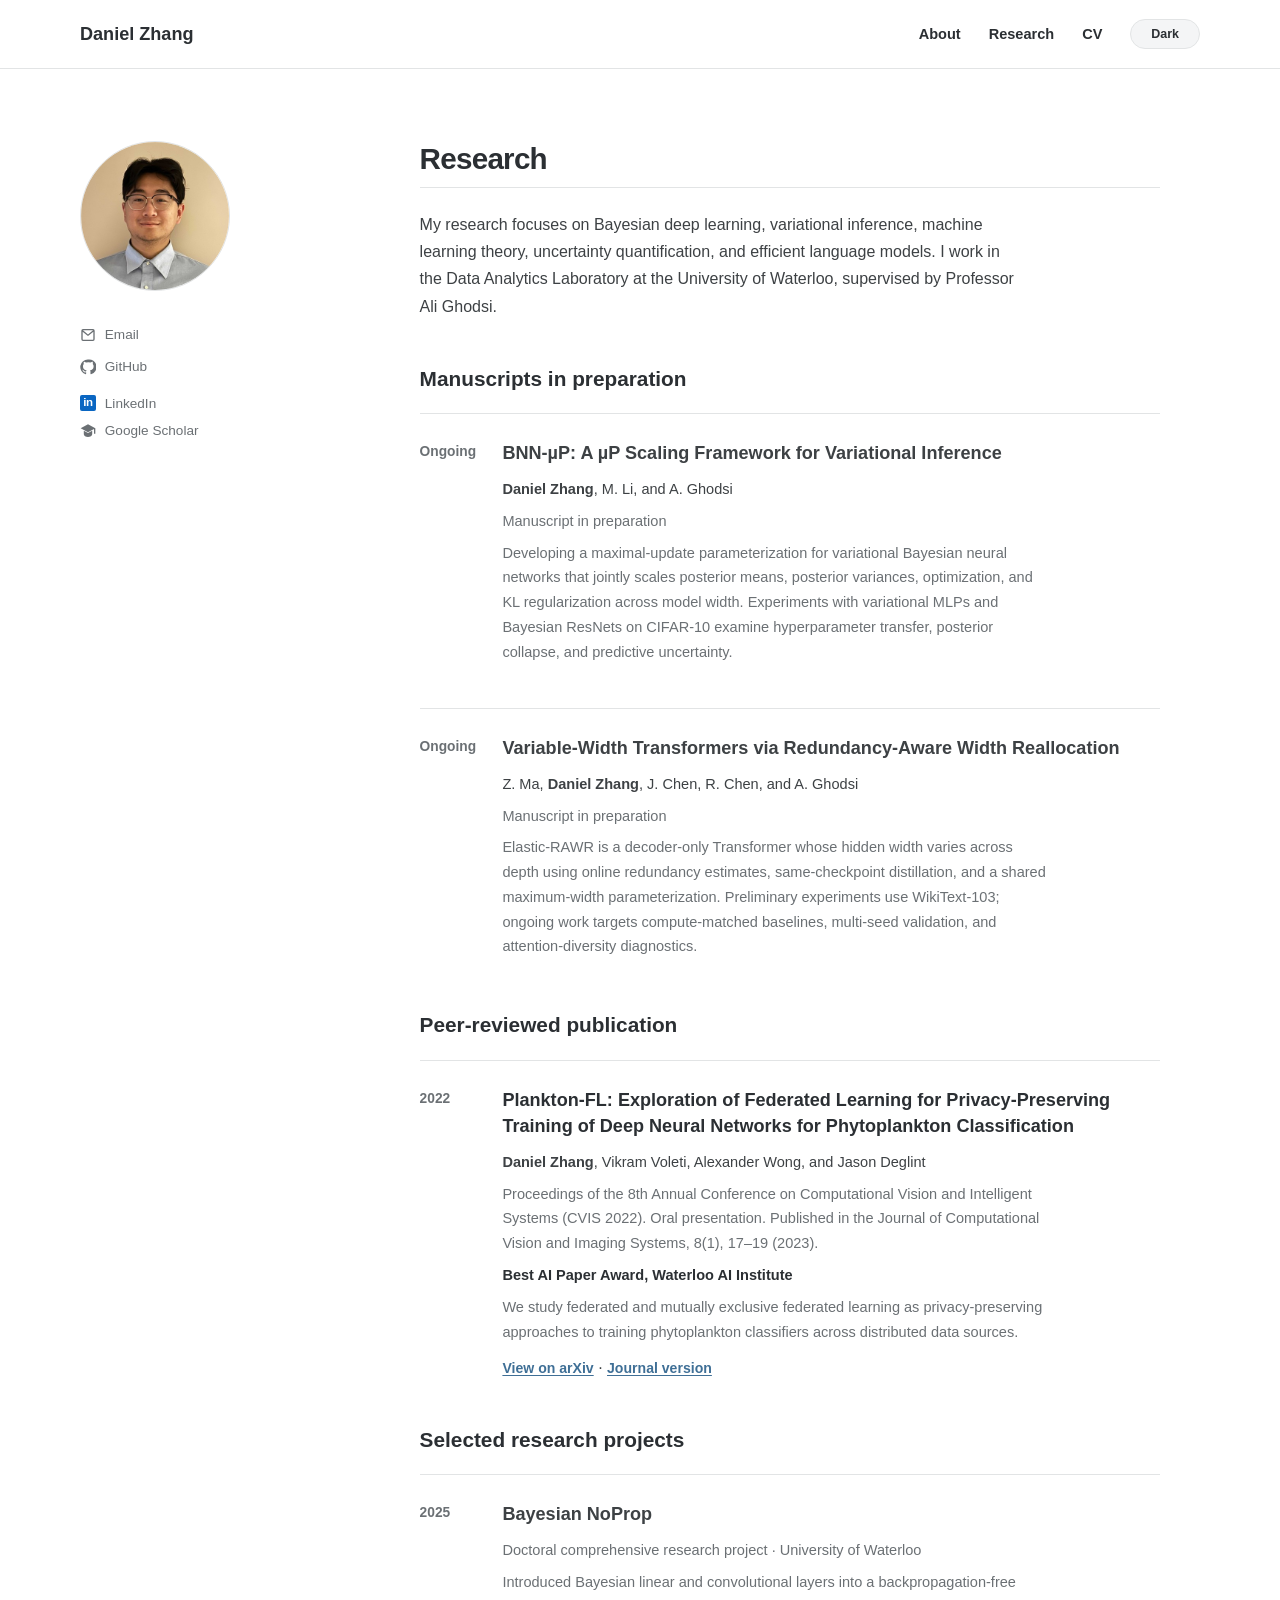
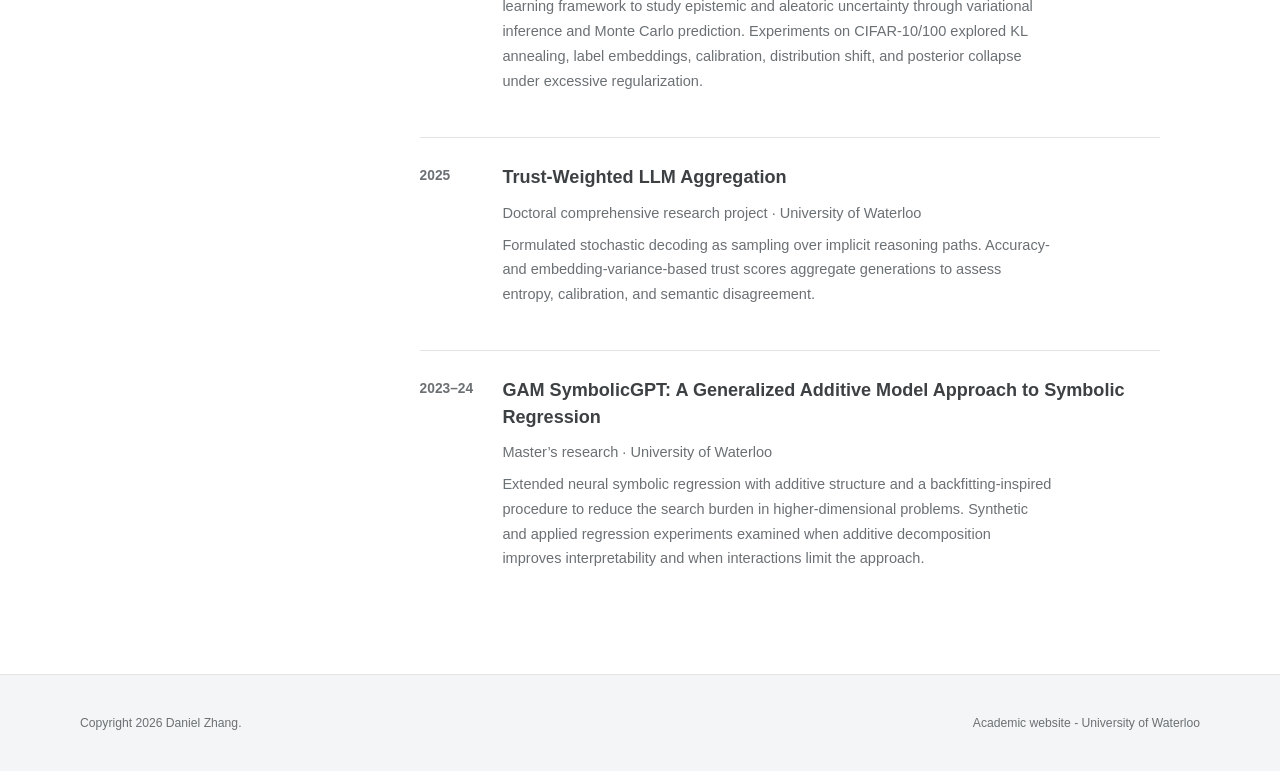
==== research/index.html @ 95c6fa94 "Update website from July 2026 academic CV" ====
<!doctype html>
<html lang="en">
  <head>
    <meta charset="utf-8">
    <meta name="viewport" content="width=device-width, initial-scale=1">
    <title>Research | Daniel Zhang</title>
    <meta name="description" content="Daniel Zhang's research in Bayesian neural networks, variational inference, uncertainty quantification, and efficient language models.">
    <link rel="stylesheet" href="/assets/styles.css">
    <script>
      (function () {
        try {
          var savedTheme = localStorage.getItem("theme");
          var prefersDark = window.matchMedia("(prefers-color-scheme: dark)").matches;
          var theme = savedTheme === "dark" || (!savedTheme && prefersDark)
            ? "dark"
            : "light";
          document.documentElement.dataset.theme = theme;
          document.documentElement.style.colorScheme = theme;
        } catch (error) {
          document.documentElement.dataset.theme = "light";
        }
      })();
    </script>
  </head>
  <body>
    <a class="skip-link" href="#main-content">Skip to content</a>

    <header class="site-header">
      <div class="header-inner">
        <a class="site-title" href="/#about" aria-label="Daniel Zhang home">Daniel Zhang</a>
        <nav aria-label="Primary navigation">
          <a href="/#about">About</a>
          <a href="/research/" aria-current="page">Research</a>
          <a href="/daniel-zhang-cv.pdf" target="_blank" rel="noreferrer">CV</a>
          <button class="theme-toggle" type="button">Dark</button>
        </nav>
      </div>
    </header>

    <main class="page-shell" id="main-content">
      <aside class="author-profile" aria-label="Daniel Zhang profile">
        <img
          class="profile-photo"
          src="/daniel-zhang.png"
          alt="Daniel Zhang"
          width="400"
          height="400"
        >

        <div class="follow-block">
          <ul>
            <li>
              <a href="mailto:d287zhan@uwaterloo.ca">
                <svg class="social-svg" viewBox="0 0 24 24" aria-hidden="true">
                  <path d="M2 5.5A2.5 2.5 0 0 1 4.5 3h15A2.5 2.5 0 0 1 22 5.5v13a2.5 2.5 0 0 1-2.5 2.5h-15A2.5 2.5 0 0 1 2 18.5v-13Zm2.4-.5L12 11.1 19.6 5H4.4ZM20 7.1l-7.4 5.9a1 1 0 0 1-1.2 0L4 7.1v11.4c0 .3.2.5.5.5h15a.5.5 0 0 0 .5-.5V7.1Z"/>
                </svg>
                <span>Email</span>
              </a>
            </li>
            <li>
              <a href="https://github.com/d287zhan" target="_blank" rel="noreferrer">
                <svg class="social-svg" viewBox="0 0 24 24" aria-hidden="true">
                  <path d="M12 .7A11.3 11.3 0 0 0 8.4 22.8c.6.1.8-.3.8-.6v-2.2c-3.4.7-4.1-1.4-4.1-1.4-.5-1.4-1.3-1.8-1.3-1.8-1.1-.7.1-.7.1-.7 1.2.1 1.8 1.2 1.8 1.2 1 1.8 2.8 1.3 3.5 1 .1-.8.4-1.3.8-1.6-2.7-.3-5.5-1.3-5.5-6A4.7 4.7 0 0 1 5.7 7.4c-.1-.3-.5-1.6.1-3.3 0 0 1-.3 3.5 1.2a12 12 0 0 1 6.3 0C18 3.7 19 4.1 19 4.1c.6 1.7.2 3 .1 3.3a4.7 4.7 0 0 1 1.3 3.3c0 4.7-2.8 5.7-5.5 6 .4.4.8 1.1.8 2.2v3.3c0 .3.2.7.8.6A11.3 11.3 0 0 0 12 .7Z"/>
                </svg>
                <span>GitHub</span>
              </a>
            </li>
            <li>
              <a href="https://www.linkedin.com/in/danielzhang1004" target="_blank" rel="noreferrer">
                <span class="linkedin-logo" aria-hidden="true">in</span>
                <span>LinkedIn</span>
              </a>
            </li>
            <li>
              <a href="https://scholar.google.ca/citations?user=kAa_FtAAAAAJ&amp;hl=en" target="_blank" rel="noreferrer">
                <svg class="social-svg" viewBox="0 0 24 24" aria-hidden="true">
                  <path d="M12 2 1 8l11 6 9-4.9V16h2V8L12 2Zm-6.3 9.6V17c0 2.2 2.8 4 6.3 4s6.3-1.8 6.3-4v-5.4L12 15l-6.3-3.4Z"/>
                </svg>
                <span>Google Scholar</span>
              </a>
            </li>
          </ul>
        </div>
      </aside>

      <div class="main-column">
        <section class="content-section" id="research">
          <h1>Research</h1>
          <p>
            My research focuses on Bayesian deep learning, variational inference,
            machine learning theory, uncertainty quantification, and efficient
            language models. I work in the Data Analytics Laboratory at the
            University of Waterloo, supervised by Professor Ali Ghodsi.
          </p>

          <h2 class="section-heading">Manuscripts in preparation</h2>

          <article class="research-entry">
            <p class="research-year">Ongoing</p>
            <div>
              <h3>BNN-µP: A µP Scaling Framework for Variational Inference</h3>
              <p class="authors"><strong>Daniel Zhang</strong>, M. Li, and A. Ghodsi</p>
              <p class="venue">Manuscript in preparation</p>
              <p class="research-summary">
                Developing a maximal-update parameterization for variational
                Bayesian neural networks that jointly scales posterior means,
                posterior variances, optimization, and KL regularization across
                model width. Experiments with variational MLPs and Bayesian
                ResNets on CIFAR-10 examine hyperparameter transfer, posterior
                collapse, and predictive uncertainty.
              </p>
            </div>
          </article>

          <article class="research-entry">
            <p class="research-year">Ongoing</p>
            <div>
              <h3>Variable-Width Transformers via Redundancy-Aware Width Reallocation</h3>
              <p class="authors">Z. Ma, <strong>Daniel Zhang</strong>, J. Chen, R. Chen, and A. Ghodsi</p>
              <p class="venue">Manuscript in preparation</p>
              <p class="research-summary">
                Elastic-RAWR is a decoder-only Transformer whose hidden width
                varies across depth using online redundancy estimates,
                same-checkpoint distillation, and a shared maximum-width
                parameterization. Preliminary experiments use WikiText-103;
                ongoing work targets compute-matched baselines, multi-seed
                validation, and attention-diversity diagnostics.
              </p>
            </div>
          </article>

          <h2 class="section-heading">Peer-reviewed publication</h2>

          <article class="research-entry">
            <p class="research-year">2022</p>
            <div>
              <h3>
                <a href="https://arxiv.org/abs/2212.08990" target="_blank" rel="noreferrer">
                  Plankton-FL: Exploration of Federated Learning for
                  Privacy-Preserving Training of Deep Neural Networks for
                  Phytoplankton Classification
                </a>
              </h3>
              <p class="authors">
                <strong>Daniel Zhang</strong>, Vikram Voleti, Alexander Wong,
                and Jason Deglint
              </p>
              <p class="venue">
                Proceedings of the 8th Annual Conference on Computational Vision
                and Intelligent Systems (CVIS 2022). Oral presentation.
                Published in the Journal of Computational Vision and Imaging
                Systems, 8(1), 17–19 (2023).
              </p>
              <p class="award-note">Best AI Paper Award, Waterloo AI Institute</p>
              <p class="research-summary">
                We study federated and mutually exclusive federated learning as
                privacy-preserving approaches to training phytoplankton
                classifiers across distributed data sources.
              </p>
              <a class="paper-link" href="https://arxiv.org/abs/2212.08990" target="_blank" rel="noreferrer">View on arXiv</a>
              <span aria-hidden="true"> · </span>
              <a class="paper-link" href="https://doi.org/10.15353/jcvis.v8i1.5361" target="_blank" rel="noreferrer">Journal version</a>
            </div>
          </article>

          <h2 class="section-heading">Selected research projects</h2>

          <article class="research-entry">
            <p class="research-year">2025</p>
            <div>
              <h3>Bayesian NoProp</h3>
              <p class="venue">Doctoral comprehensive research project · University of Waterloo</p>
              <p class="research-summary">
                Introduced Bayesian linear and convolutional layers into a
                backpropagation-free learning framework to study epistemic and
                aleatoric uncertainty through variational inference and Monte
                Carlo prediction. Experiments on CIFAR-10/100 explored KL
                annealing, label embeddings, calibration, distribution shift,
                and posterior collapse under excessive regularization.
              </p>
            </div>
          </article>

          <article class="research-entry">
            <p class="research-year">2025</p>
            <div>
              <h3>Trust-Weighted LLM Aggregation</h3>
              <p class="venue">Doctoral comprehensive research project · University of Waterloo</p>
              <p class="research-summary">
                Formulated stochastic decoding as sampling over implicit
                reasoning paths. Accuracy- and embedding-variance-based trust
                scores aggregate generations to assess entropy, calibration,
                and semantic disagreement.
              </p>
            </div>
          </article>

          <article class="research-entry">
            <p class="research-year">2023–24</p>
            <div>
              <h3>GAM SymbolicGPT: A Generalized Additive Model Approach to Symbolic Regression</h3>
              <p class="venue">Master’s research · University of Waterloo</p>
              <p class="research-summary">
                Extended neural symbolic regression with additive structure and
                a backfitting-inspired procedure to reduce the search burden in
                higher-dimensional problems. Synthetic and applied regression
                experiments examined when additive decomposition improves
                interpretability and when interactions limit the approach.
              </p>
            </div>
          </article>
        </section>
      </div>
    </main>

    <footer>
      <div class="footer-inner">
        <p>Copyright 2026 Daniel Zhang.</p>
        <p>Academic website - University of Waterloo</p>
      </div>
    </footer>

    <script src="/assets/theme.js"></script>
  </body>
</html>
---- assets/styles.css ----
:root {
  --background: #ffffff;
  --header-bg: rgba(255, 255, 255, 0.96);
  --ink: #3d4144;
  --heading: #2b2f33;
  --muted: #6b7074;
  --blue: #3f6f96;
  --blue-dark: #2e5879;
  --line: #e2e4e5;
  --soft: #f4f5f6;
}

[data-theme="dark"] {
  --background: #111518;
  --header-bg: rgba(17, 21, 24, 0.96);
  --ink: #d8dde2;
  --heading: #f2f5f7;
  --muted: #aeb6bd;
  --blue: #8ab9dc;
  --blue-dark: #b8d7ee;
  --line: #343b42;
  --soft: #1b2025;
}

* {
  box-sizing: border-box;
}

html {
  scroll-behavior: smooth;
}

body {
  margin: 0;
  background: var(--background);
  color: var(--ink);
  font-family: -apple-system, BlinkMacSystemFont, "Segoe UI", sans-serif;
  font-size: 16px;
  line-height: 1.7;
}

a {
  color: var(--blue);
  text-decoration-thickness: 1px;
  text-underline-offset: 0.16em;
}

a:hover,
a:focus-visible {
  color: var(--blue-dark);
}

.skip-link {
  position: fixed;
  top: -5rem;
  left: 1rem;
  z-index: 100;
  background: var(--heading);
  color: var(--background);
  padding: 0.65rem 0.9rem;
  text-decoration: none;
}

.skip-link:focus {
  top: 1rem;
}

.site-header {
  position: sticky;
  top: 0;
  z-index: 20;
  border-bottom: 1px solid var(--line);
  background: var(--header-bg);
  backdrop-filter: blur(12px);
}

.header-inner,
.page-shell,
.footer-inner {
  width: min(1120px, calc(100% - 3rem));
  margin: 0 auto;
}

.header-inner {
  display: flex;
  min-height: 68px;
  align-items: center;
  justify-content: space-between;
  gap: 2rem;
}

.site-title {
  color: var(--heading);
  font-size: 1.13rem;
  font-weight: 700;
  text-decoration: none;
}

nav {
  display: flex;
  align-items: center;
  gap: 1.75rem;
}

nav a {
  color: var(--heading);
  font-size: 0.91rem;
  font-weight: 600;
  text-decoration: none;
}

nav a:hover,
nav a:focus-visible {
  color: var(--blue);
}

.theme-toggle {
  min-width: 4.35rem;
  border: 1px solid var(--line);
  border-radius: 999px;
  background: var(--soft);
  color: var(--heading);
  cursor: pointer;
  font: inherit;
  font-size: 0.78rem;
  font-weight: 600;
  line-height: 1;
  padding: 0.48rem 0.72rem;
}

.theme-toggle:hover,
.theme-toggle:focus-visible {
  border-color: var(--blue);
  color: var(--blue);
}

.page-shell {
  display: grid;
  grid-template-columns: 250px minmax(0, 740px);
  gap: clamp(3rem, 7vw, 7.5rem);
  align-items: start;
  padding: 4.5rem 0 6rem;
}

.author-profile {
  position: sticky;
  top: 112px;
}

.profile-photo {
  display: block;
  width: 150px;
  height: 150px;
  margin-bottom: 1.5rem;
  border: 1px solid var(--line);
  border-radius: 50%;
  background: var(--soft);
  object-fit: cover;
}

.follow-block {
  margin-top: 2rem;
}

.follow-block ul {
  margin: 0;
  padding: 0;
  list-style: none;
}

.follow-block li {
  margin: 0.28rem 0;
}

.follow-block a {
  display: inline-flex;
  align-items: center;
  gap: 0.55rem;
  color: var(--muted);
  font-size: 0.85rem;
  text-decoration: none;
}

.social-svg,
.linkedin-logo {
  display: inline-flex;
  width: 1rem;
  height: 1rem;
  flex: 0 0 1rem;
  align-items: center;
  justify-content: center;
}

.social-svg {
  fill: currentColor;
}

.linkedin-logo {
  border-radius: 0.12rem;
  background: #0a66c2;
  color: #fff;
  font-family: Arial, sans-serif;
  font-size: 0.72rem;
  font-weight: 700;
  letter-spacing: -0.04em;
  line-height: 1;
}

.follow-block a:hover,
.follow-block a:focus-visible {
  color: var(--blue);
  text-decoration: underline;
}

.main-column {
  min-width: 0;
}

.content-section {
  scroll-margin-top: 104px;
}

.content-section > h1 {
  margin: 0 0 1.45rem;
  border-bottom: 1px solid var(--line);
  padding-bottom: 0.55rem;
  color: var(--heading);
  font-size: 1.85rem;
  font-weight: 700;
  letter-spacing: -0.025em;
  line-height: 1.25;
}

.content-section p {
  max-width: 68ch;
  margin: 0 0 1.25rem;
}

.content-section + .content-section {
  margin-top: 3rem;
}

.section-heading {
  margin: 2.75rem 0 1.25rem;
  color: var(--heading);
  font-size: 1.3rem;
  line-height: 1.4;
}

.content-section > .section-heading:first-child {
  margin-top: 0;
  border-bottom: 1px solid var(--line);
  padding-bottom: 0.55rem;
}

.detail-list {
  margin: 0;
  padding-left: 1.2rem;
}

.detail-list li + li {
  margin-top: 0.85rem;
}

.section-heading + .research-entry {
  margin-top: 0;
}

.research-entry {
  display: grid;
  grid-template-columns: 62px minmax(0, 1fr);
  gap: 1.3rem;
  margin-top: 2.25rem;
  border-top: 1px solid var(--line);
  padding-top: 1.65rem;
}

.research-year {
  color: var(--muted);
  font-size: 0.86rem;
  font-weight: 600;
}

.research-entry h3 {
  margin: 0 0 0.65rem;
  font-size: 1.13rem;
  font-weight: 700;
  line-height: 1.45;
}

.research-entry h3 a {
  color: var(--heading);
  text-decoration: none;
}

.research-entry h3 a:hover,
.research-entry h3 a:focus-visible {
  color: var(--blue);
  text-decoration: underline;
}

.research-entry .authors,
.research-entry .venue,
.research-entry .award-note,
.research-entry .research-summary {
  margin-bottom: 0.45rem;
  font-size: 0.91rem;
}

.award-note {
  color: var(--heading);
  font-weight: 600;
}

.research-entry .venue,
.research-entry .research-summary {
  color: var(--muted);
}

.paper-link {
  display: inline-block;
  margin-top: 0.3rem;
  font-size: 0.88rem;
  font-weight: 600;
}

footer {
  border-top: 1px solid var(--line);
  background: var(--soft);
}

.footer-inner {
  display: flex;
  min-height: 96px;
  align-items: center;
  justify-content: space-between;
  gap: 2rem;
  color: var(--muted);
  font-size: 0.76rem;
}

.footer-inner p {
  margin: 0;
}

:focus-visible {
  outline: 3px solid rgba(63, 111, 150, 0.3);
  outline-offset: 4px;
}

@media (max-width: 820px) {
  .page-shell {
    grid-template-columns: 1fr;
    gap: 4rem;
  }

  .author-profile {
    position: static;
    display: grid;
    grid-template-columns: 110px minmax(0, 1fr);
    column-gap: 1.5rem;
    align-items: center;
  }

  .profile-photo {
    width: 110px;
    height: 110px;
    margin: 0;
    grid-row: 1 / 4;
  }

  .follow-block {
    grid-column: 1 / -1;
    margin-top: 1.75rem;
  }

  .follow-block ul {
    display: flex;
    flex-wrap: wrap;
    gap: 0.4rem 1.25rem;
  }
}

@media (max-width: 560px) {
  .header-inner,
  .page-shell,
  .footer-inner {
    width: min(100% - 2rem, 1120px);
  }

  .header-inner {
    min-height: 62px;
  }

  .site-title {
    font-size: 1rem;
  }

  nav {
    gap: 0.9rem;
  }

  nav a {
    font-size: 0.8rem;
  }

  .page-shell {
    padding-top: 2.8rem;
  }

  .author-profile {
    grid-template-columns: 82px minmax(0, 1fr);
    column-gap: 1.1rem;
  }

  .profile-photo {
    width: 82px;
    height: 82px;
  }

  .research-entry {
    grid-template-columns: 1fr;
    gap: 0.25rem;
  }

  .research-year {
    margin-bottom: 0.35rem;
  }

  .footer-inner {
    min-height: 118px;
    align-items: flex-start;
    justify-content: center;
    flex-direction: column;
    gap: 0.2rem;
  }
}

@media (prefers-reduced-motion: reduce) {
  html {
    scroll-behavior: auto;
  }
}
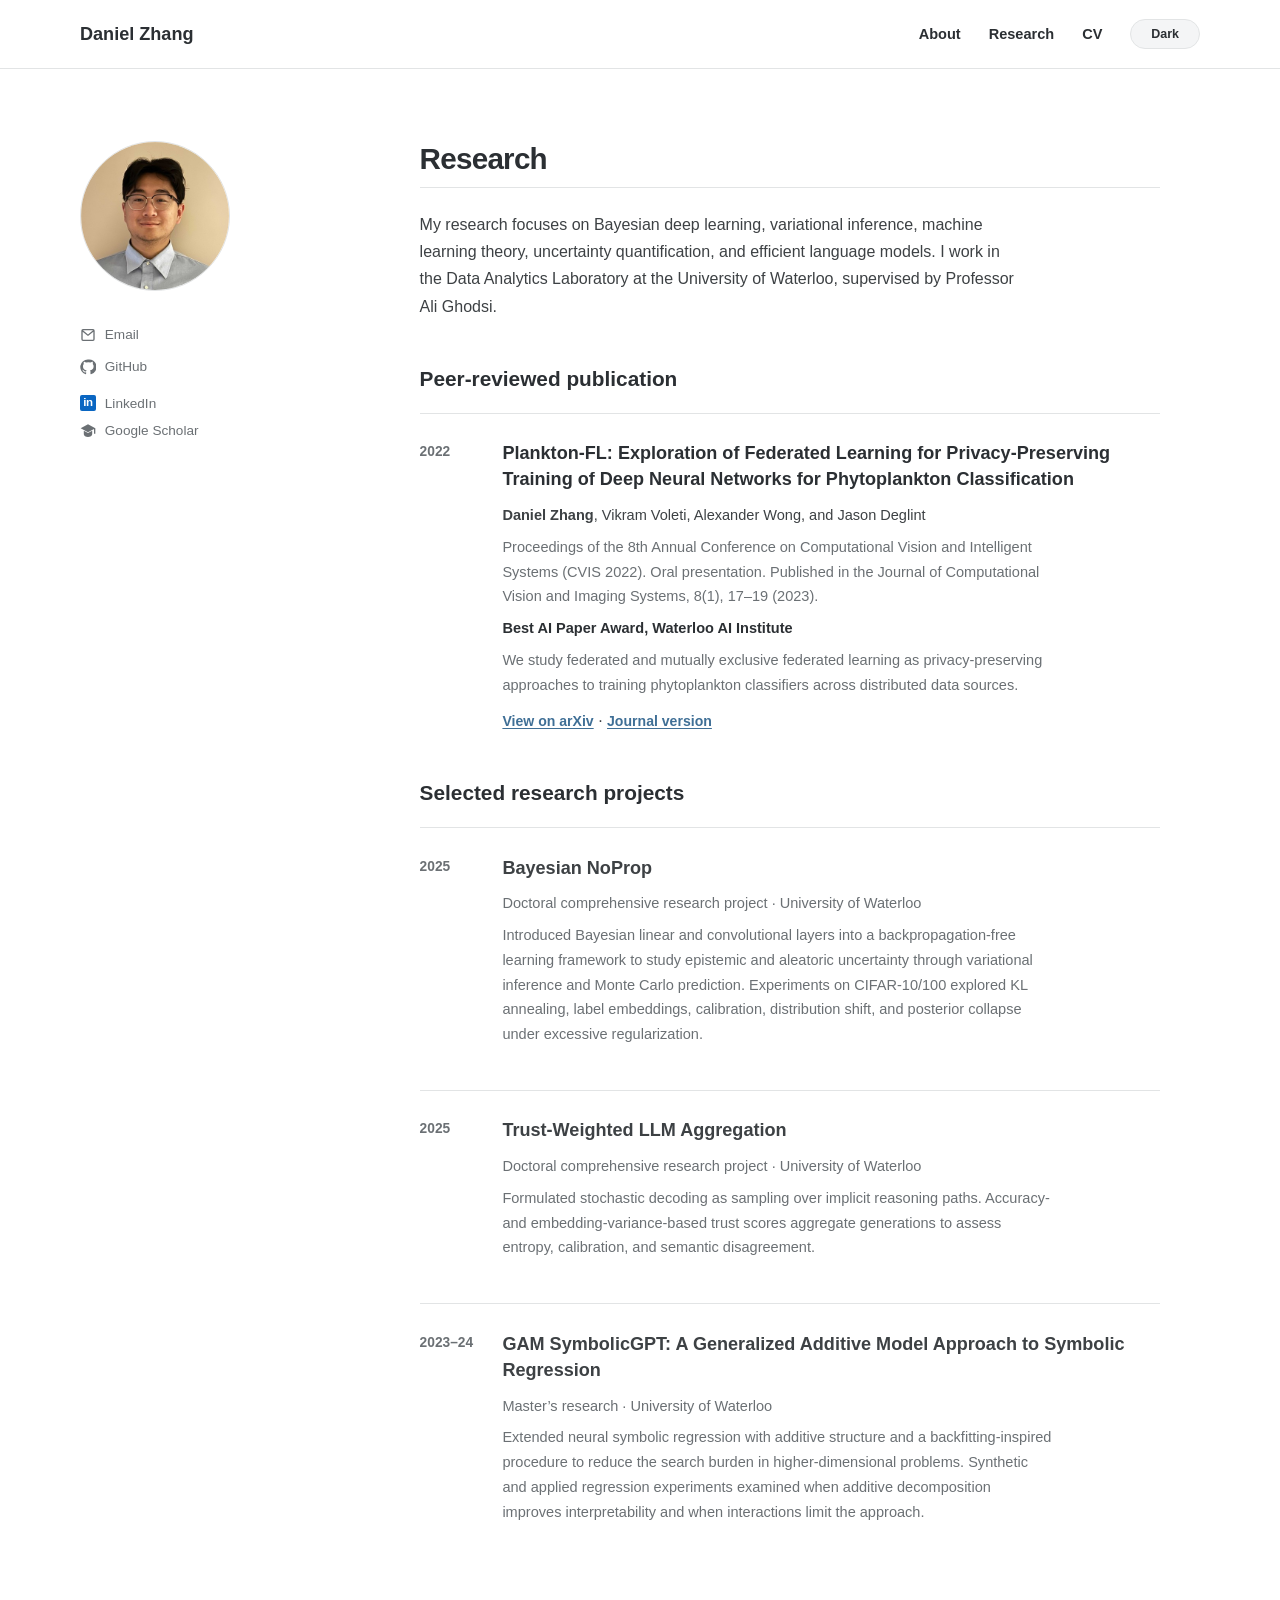
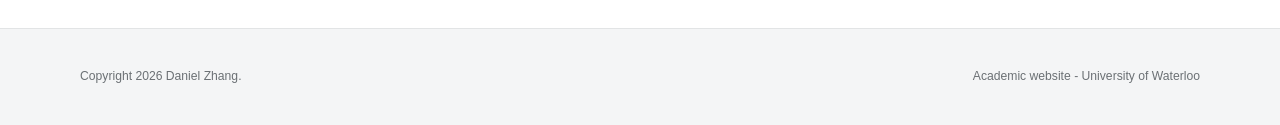
==== commit 669aee15: "Remove unpublished manuscript details from website" ====
--- a/research/index.html
+++ b/research/index.html
@@ -93,42 +93,6 @@
             University of Waterloo, supervised by Professor Ali Ghodsi.
           </p>
 
-          <h2 class="section-heading">Manuscripts in preparation</h2>
-
-          <article class="research-entry">
-            <p class="research-year">Ongoing</p>
-            <div>
-              <h3>BNN-µP: A µP Scaling Framework for Variational Inference</h3>
-              <p class="authors"><strong>Daniel Zhang</strong>, M. Li, and A. Ghodsi</p>
-              <p class="venue">Manuscript in preparation</p>
-              <p class="research-summary">
-                Developing a maximal-update parameterization for variational
-                Bayesian neural networks that jointly scales posterior means,
-                posterior variances, optimization, and KL regularization across
-                model width. Experiments with variational MLPs and Bayesian
-                ResNets on CIFAR-10 examine hyperparameter transfer, posterior
-                collapse, and predictive uncertainty.
-              </p>
-            </div>
-          </article>
-
-          <article class="research-entry">
-            <p class="research-year">Ongoing</p>
-            <div>
-              <h3>Variable-Width Transformers via Redundancy-Aware Width Reallocation</h3>
-              <p class="authors">Z. Ma, <strong>Daniel Zhang</strong>, J. Chen, R. Chen, and A. Ghodsi</p>
-              <p class="venue">Manuscript in preparation</p>
-              <p class="research-summary">
-                Elastic-RAWR is a decoder-only Transformer whose hidden width
-                varies across depth using online redundancy estimates,
-                same-checkpoint distillation, and a shared maximum-width
-                parameterization. Preliminary experiments use WikiText-103;
-                ongoing work targets compute-matched baselines, multi-seed
-                validation, and attention-diversity diagnostics.
-              </p>
-            </div>
-          </article>
-
           <h2 class="section-heading">Peer-reviewed publication</h2>
 
           <article class="research-entry">
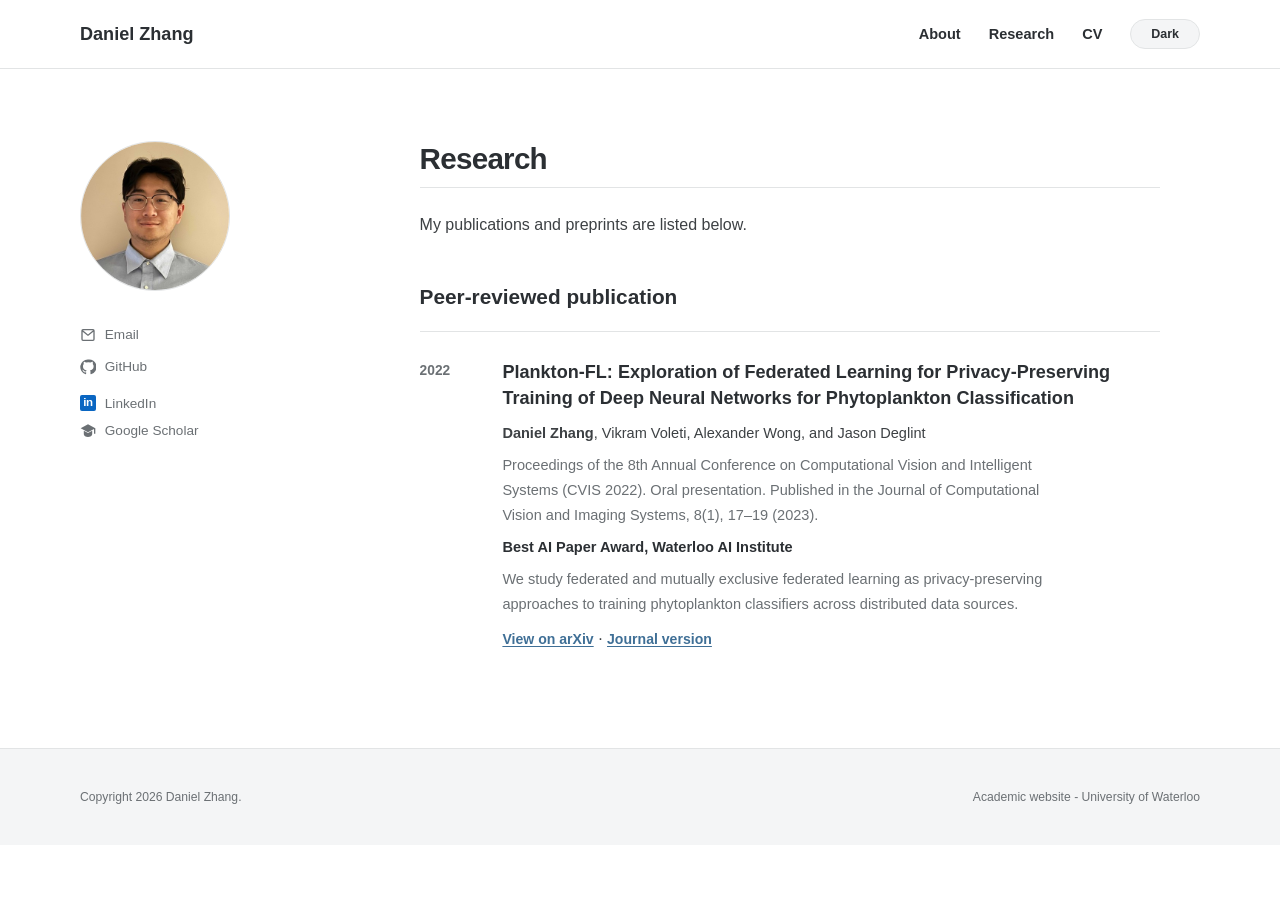
==== commit 1af1ce13: "Limit research page to publications and preprints" ====
--- a/research/index.html
+++ b/research/index.html
@@ -4,7 +4,7 @@
     <meta charset="utf-8">
     <meta name="viewport" content="width=device-width, initial-scale=1">
     <title>Research | Daniel Zhang</title>
-    <meta name="description" content="Daniel Zhang's research in Bayesian neural networks, variational inference, uncertainty quantification, and efficient language models.">
+    <meta name="description" content="Publications and preprints by Daniel Zhang.">
     <link rel="stylesheet" href="/assets/styles.css">
     <script>
       (function () {
@@ -87,10 +87,7 @@
         <section class="content-section" id="research">
           <h1>Research</h1>
           <p>
-            My research focuses on Bayesian deep learning, variational inference,
-            machine learning theory, uncertainty quantification, and efficient
-            language models. I work in the Data Analytics Laboratory at the
-            University of Waterloo, supervised by Professor Ali Ghodsi.
+            My publications and preprints are listed below.
           </p>
 
           <h2 class="section-heading">Peer-reviewed publication</h2>
@@ -126,53 +123,6 @@
               <a class="paper-link" href="https://doi.org/10.15353/jcvis.v8i1.5361" target="_blank" rel="noreferrer">Journal version</a>
             </div>
           </article>
-
-          <h2 class="section-heading">Selected research projects</h2>
-
-          <article class="research-entry">
-            <p class="research-year">2025</p>
-            <div>
-              <h3>Bayesian NoProp</h3>
-              <p class="venue">Doctoral comprehensive research project · University of Waterloo</p>
-              <p class="research-summary">
-                Introduced Bayesian linear and convolutional layers into a
-                backpropagation-free learning framework to study epistemic and
-                aleatoric uncertainty through variational inference and Monte
-                Carlo prediction. Experiments on CIFAR-10/100 explored KL
-                annealing, label embeddings, calibration, distribution shift,
-                and posterior collapse under excessive regularization.
-              </p>
-            </div>
-          </article>
-
-          <article class="research-entry">
-            <p class="research-year">2025</p>
-            <div>
-              <h3>Trust-Weighted LLM Aggregation</h3>
-              <p class="venue">Doctoral comprehensive research project · University of Waterloo</p>
-              <p class="research-summary">
-                Formulated stochastic decoding as sampling over implicit
-                reasoning paths. Accuracy- and embedding-variance-based trust
-                scores aggregate generations to assess entropy, calibration,
-                and semantic disagreement.
-              </p>
-            </div>
-          </article>
-
-          <article class="research-entry">
-            <p class="research-year">2023–24</p>
-            <div>
-              <h3>GAM SymbolicGPT: A Generalized Additive Model Approach to Symbolic Regression</h3>
-              <p class="venue">Master’s research · University of Waterloo</p>
-              <p class="research-summary">
-                Extended neural symbolic regression with additive structure and
-                a backfitting-inspired procedure to reduce the search burden in
-                higher-dimensional problems. Synthetic and applied regression
-                experiments examined when additive decomposition improves
-                interpretability and when interactions limit the approach.
-              </p>
-            </div>
-          </article>
         </section>
       </div>
     </main>
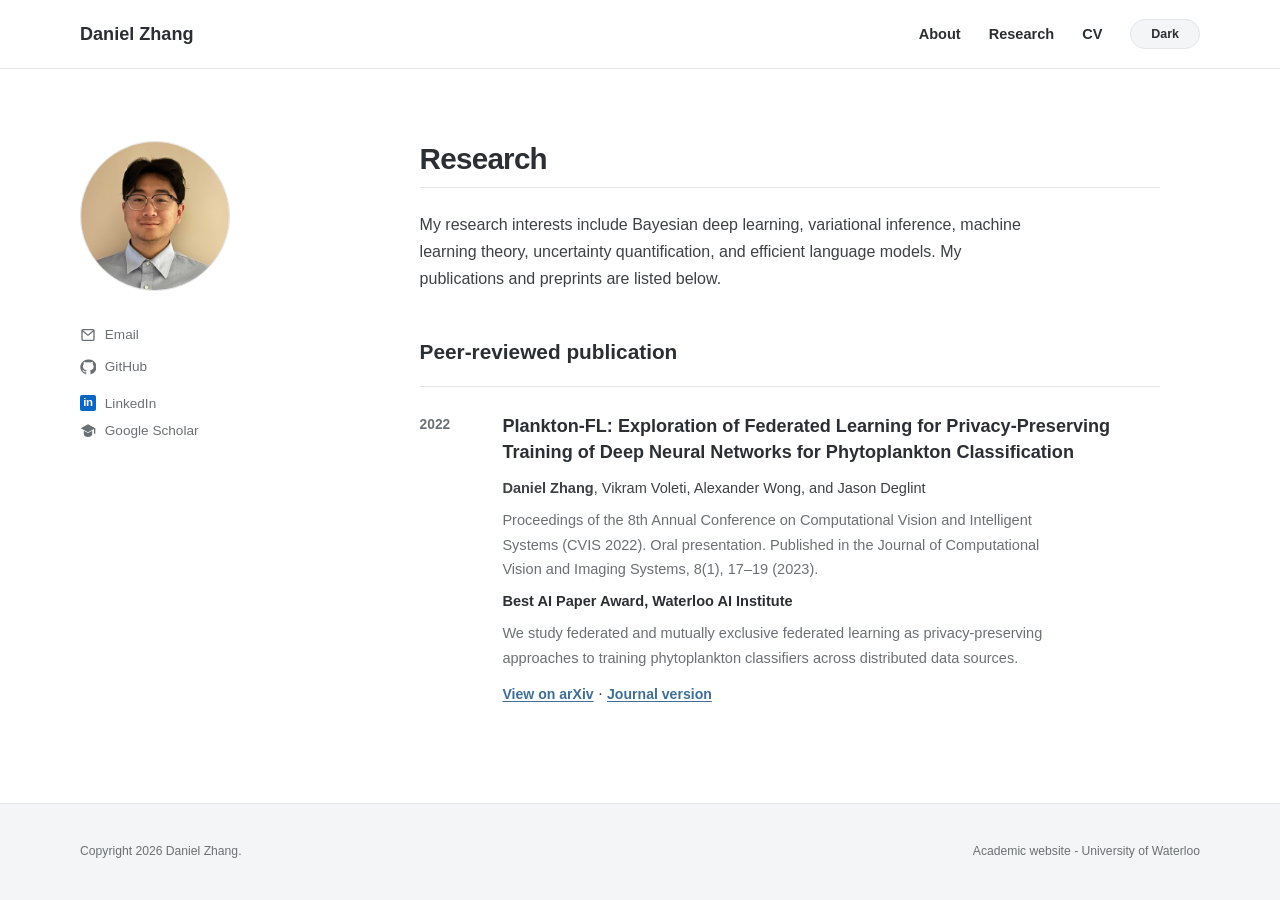
==== commit e2570c62: "Add research interests to publications page introduction" ====
--- a/research/index.html
+++ b/research/index.html
@@ -87,7 +87,10 @@
         <section class="content-section" id="research">
           <h1>Research</h1>
           <p>
-            My publications and preprints are listed below.
+            My research interests include Bayesian deep learning, variational
+            inference, machine learning theory, uncertainty quantification, and
+            efficient language models. My publications and preprints are listed
+            below.
           </p>
 
           <h2 class="section-heading">Peer-reviewed publication</h2>
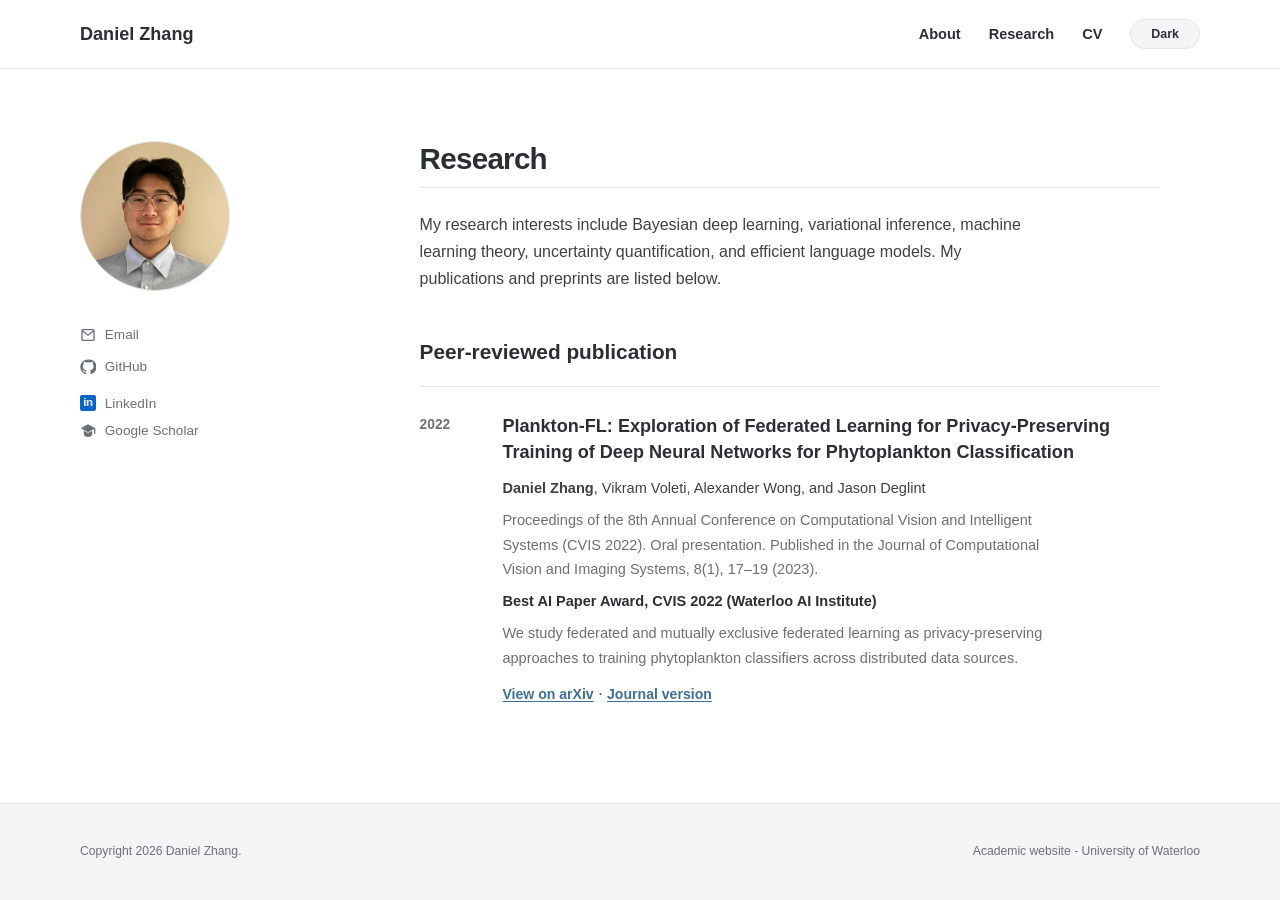
==== commit 1ee18ec7: "Clarify CVIS conference context for Best AI Paper Award" ====
--- a/research/index.html
+++ b/research/index.html
@@ -115,7 +115,7 @@
                 Published in the Journal of Computational Vision and Imaging
                 Systems, 8(1), 17–19 (2023).
               </p>
-              <p class="award-note">Best AI Paper Award, Waterloo AI Institute</p>
+              <p class="award-note">Best AI Paper Award, CVIS 2022 (Waterloo AI Institute)</p>
               <p class="research-summary">
                 We study federated and mutually exclusive federated learning as
                 privacy-preserving approaches to training phytoplankton
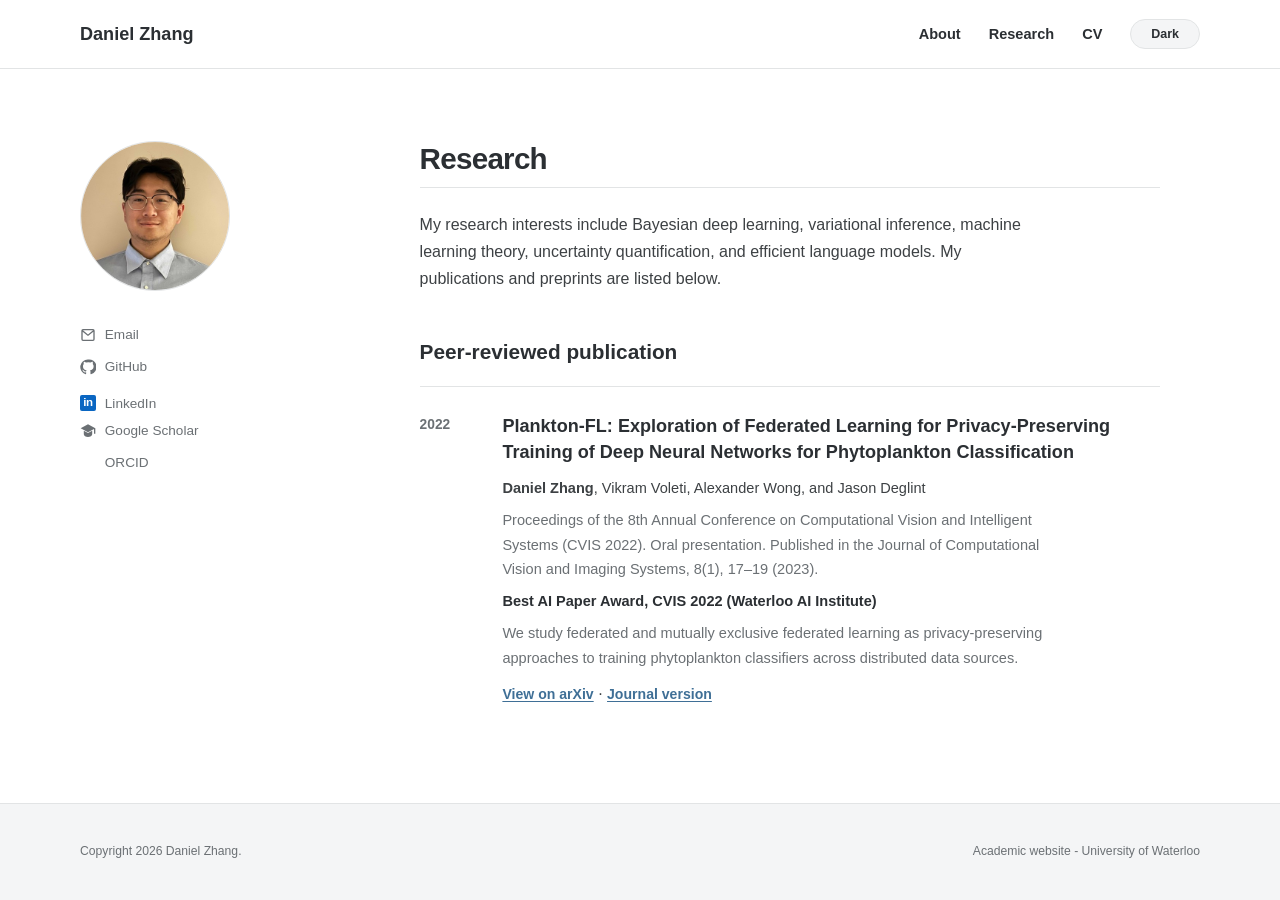
==== commit 0cbdead9: "Add ORCID profile to website and public CV" ====
--- a/research/index.html
+++ b/research/index.html
@@ -79,6 +79,12 @@
                 <span>Google Scholar</span>
               </a>
             </li>
+            <li>
+              <a href="https://orcid.org/0009-0009-0136-5339" target="_blank" rel="noreferrer">
+                <span class="social-svg" aria-hidden="true"></span>
+                <span>ORCID</span>
+              </a>
+            </li>
           </ul>
         </div>
       </aside>
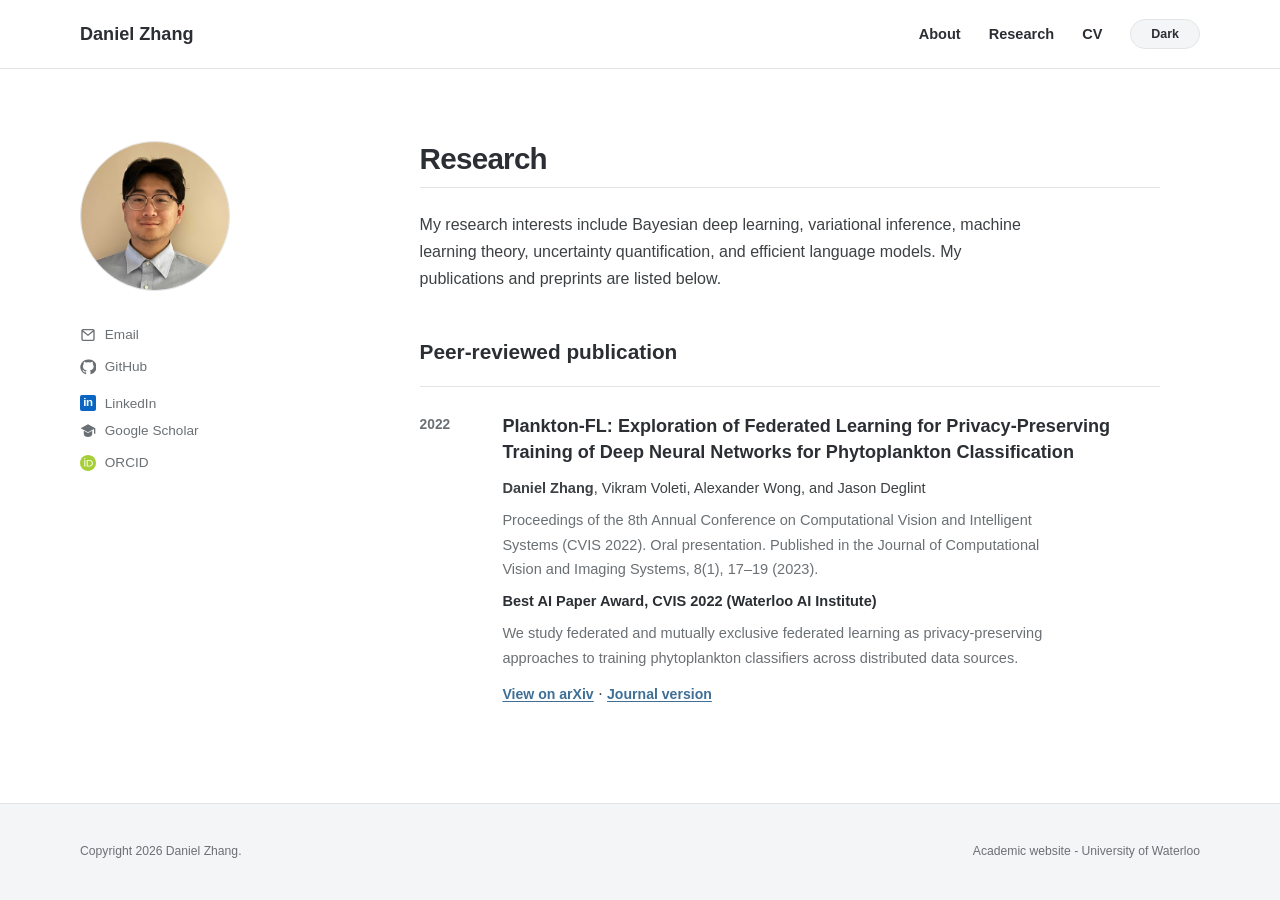
==== commit bcea0b30: "Use clickable ORCID logo in CV and website" ====
--- a/research/index.html
+++ b/research/index.html
@@ -81,7 +81,7 @@
             </li>
             <li>
               <a href="https://orcid.org/0009-0009-0136-5339" target="_blank" rel="noreferrer">
-                <span class="social-svg" aria-hidden="true"></span>
+                <img class="social-svg" src="/assets/orcid.svg" width="16" height="16" alt="" aria-hidden="true">
                 <span>ORCID</span>
               </a>
             </li>
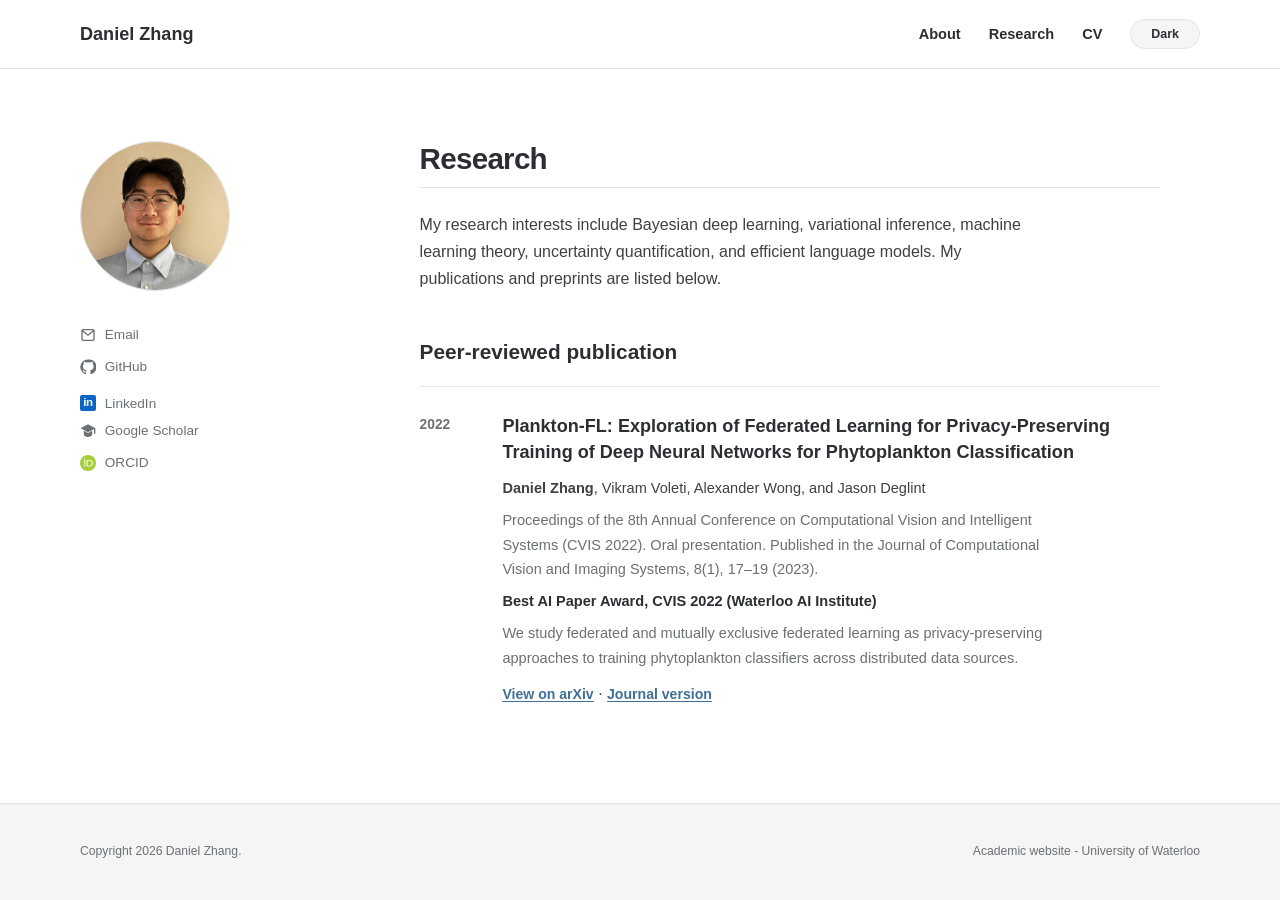
==== commit bd642ce2: "Link Plankton-FL directly to the journal article" ====
--- a/research/index.html
+++ b/research/index.html
@@ -129,7 +129,7 @@
               </p>
               <a class="paper-link" href="https://arxiv.org/abs/2212.08990" target="_blank" rel="noreferrer">View on arXiv</a>
               <span aria-hidden="true"> · </span>
-              <a class="paper-link" href="https://doi.org/10.15353/jcvis.v8i1.5361" target="_blank" rel="noreferrer">Journal version</a>
+              <a class="paper-link" href="https://openjournals.uwaterloo.ca/index.php/vsl/article/view/5361" target="_blank" rel="noreferrer">Journal version</a>
             </div>
           </article>
         </section>
